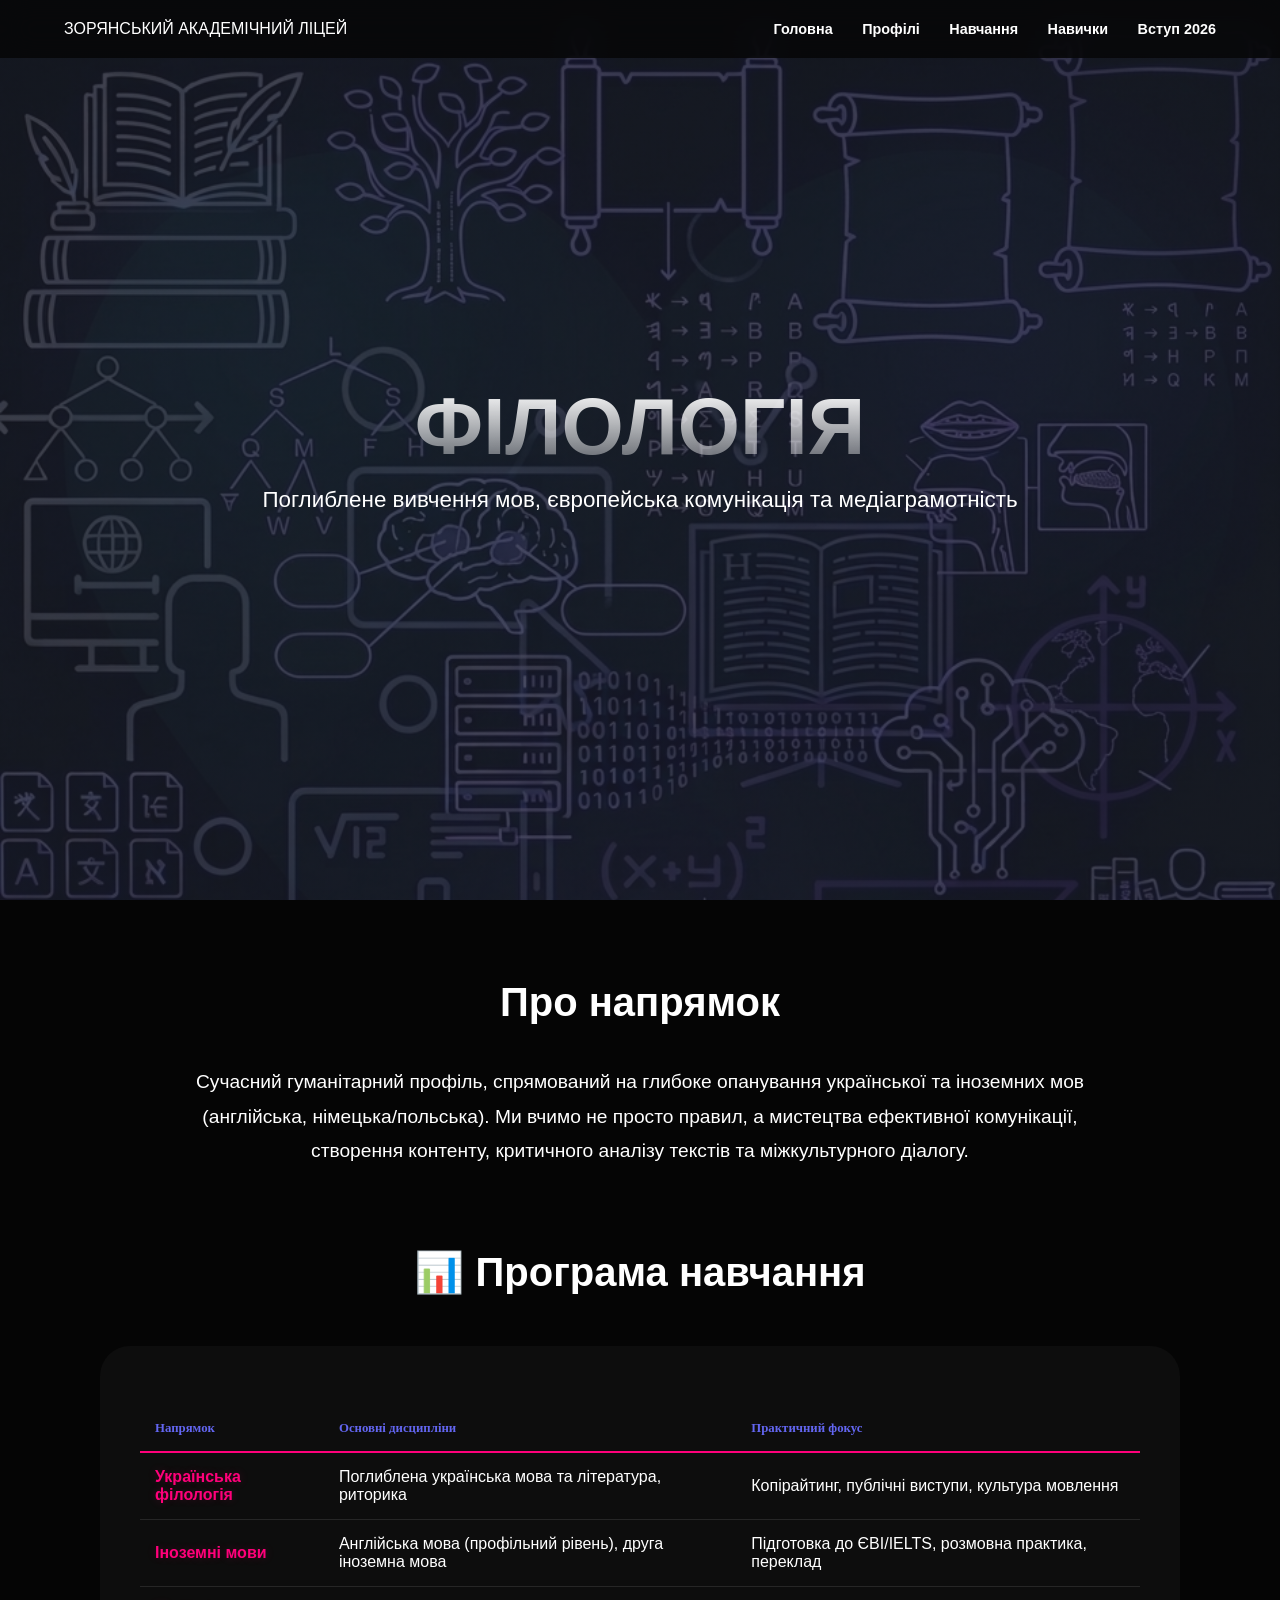
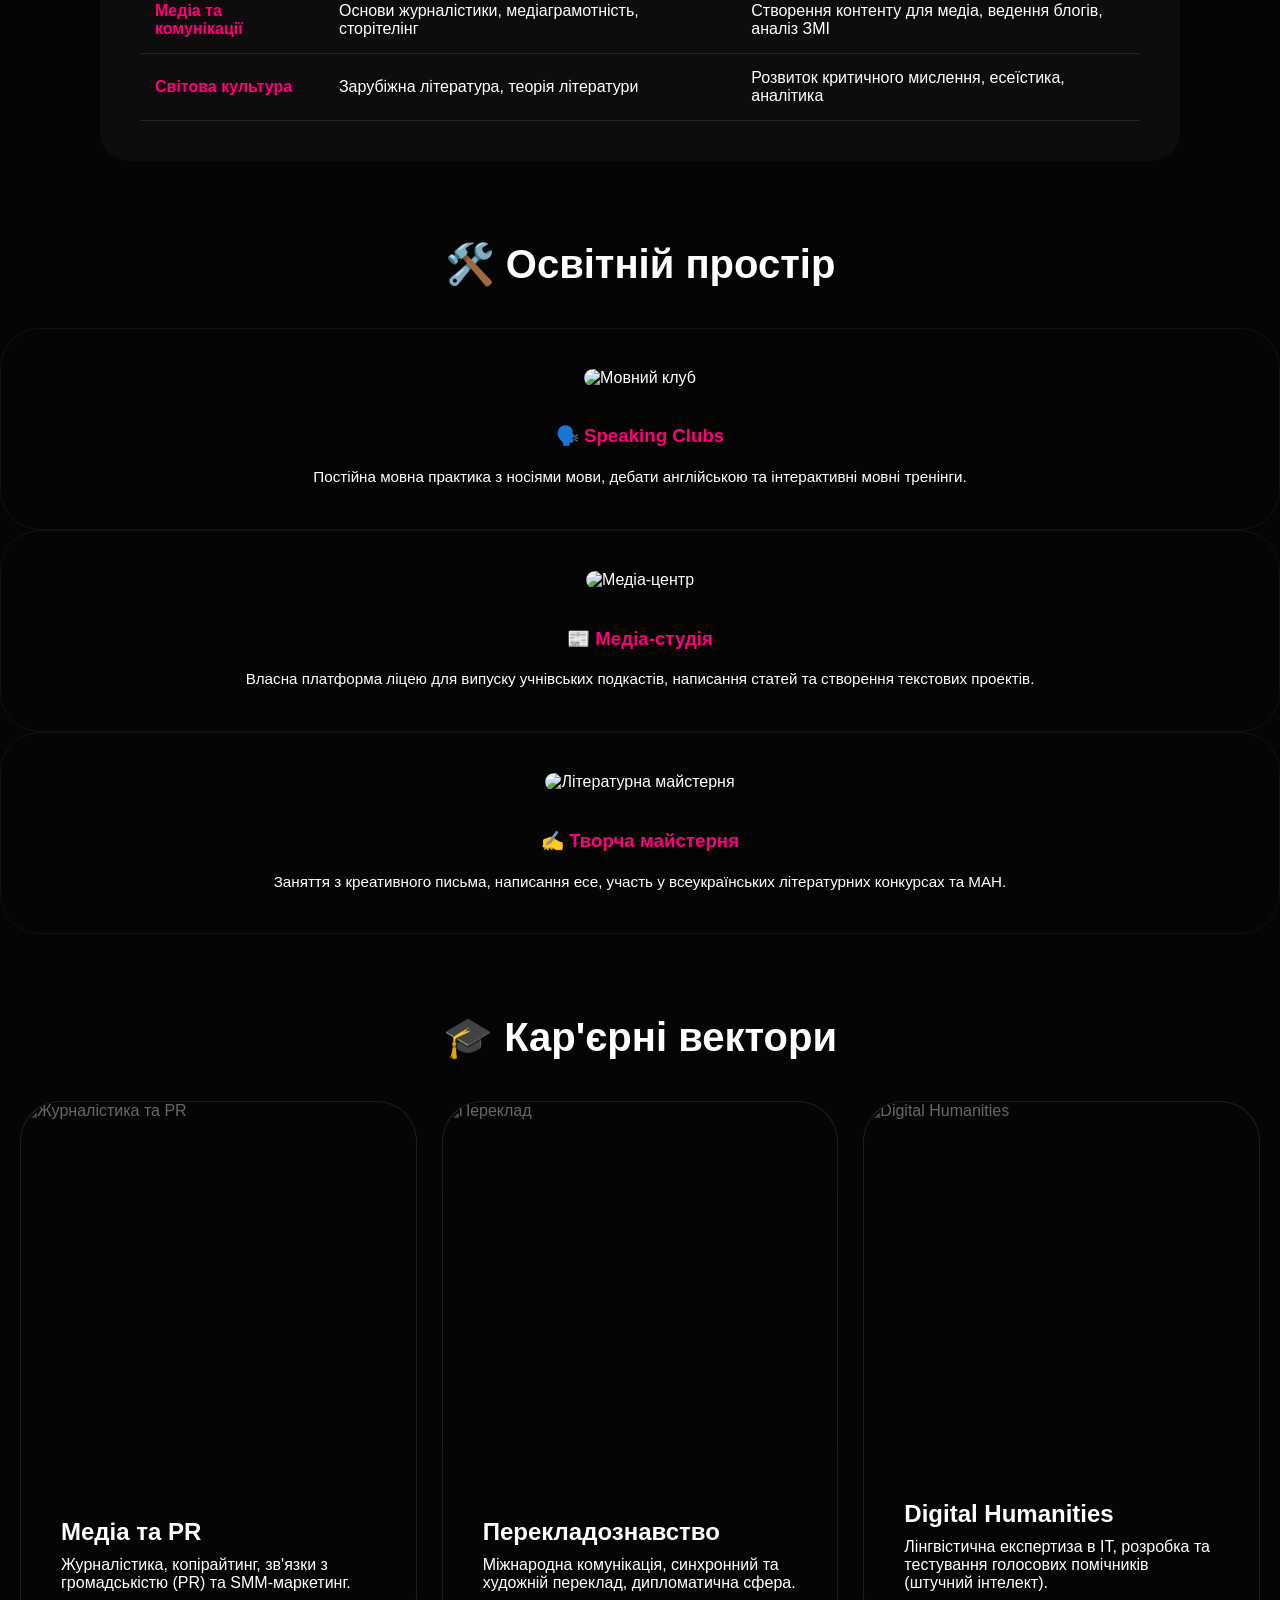
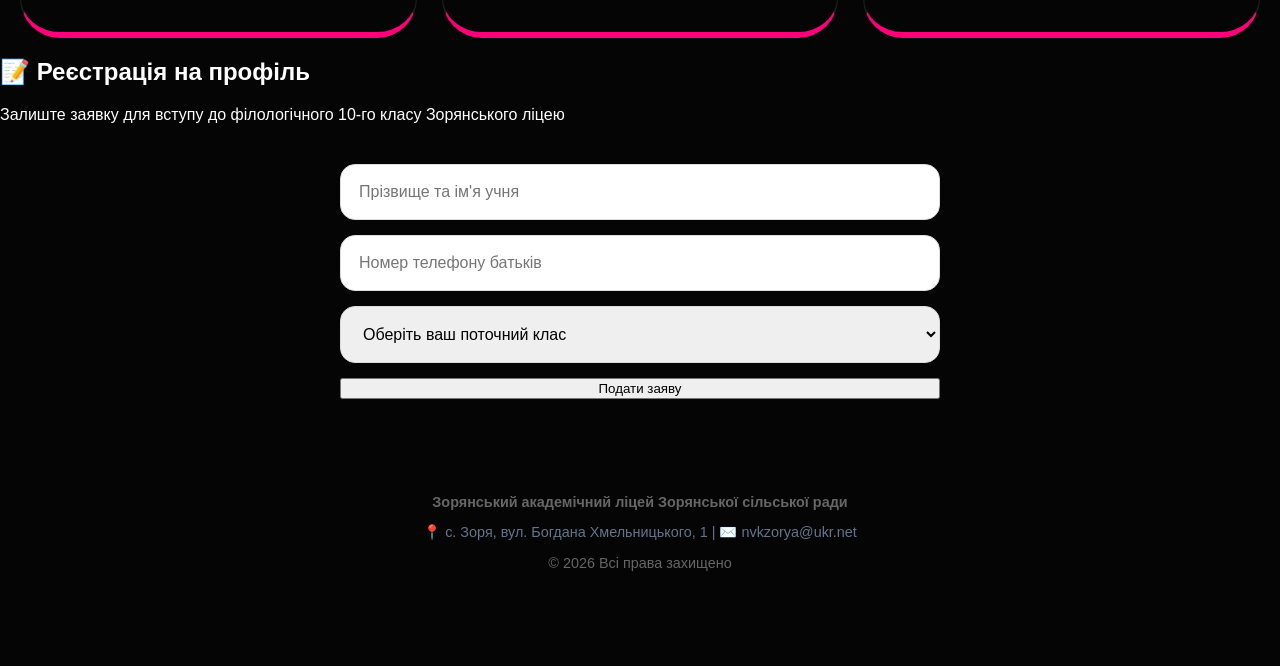
==== filolog.html @ 808f0258 "Add files via upload" ====
<!DOCTYPE html>
<html lang="uk">
<head>
    <meta charset="UTF-8">
    <meta name="viewport" content="width=device-width, initial-scale=1.0">
    <title>Філологічний профіль | Зорянський ліцей</title>
    
    <!-- Підключення фірмових шрифтів ліцею -->
    <link href="https://googleapis.com" rel="stylesheet">
    
    <!-- Підключення вашого основного файлу стилів -->
    <link rel="stylesheet" href="style.css">
    
</head>
<body>

    <!-- Навігація -->
    <nav>
        <div class="logo">ЗОРЯНСЬКИЙ АКАДЕМІЧНИЙ ЛІЦЕЙ</div>
        <div class="nav-links">
            <a href="index.html">Головна</a>
            <a href="index.html#profiles">Профілі</a>
            <a href="#curriculum">Навчання</a>
            <a href="#skills">Навички</a>
            <a href="#admission" class="nav-btn">Вступ 2026</a>
        </div>
    </nav>

    <!-- Головний екран (Hero) -->
    <section class="hero" style="background: linear-gradient(rgba(28, 30, 34, 0.7), rgba(28, 30, 34, 0.7)), url('філологія.png'); background-size: cover; background-attachment: fixed;">
        <h1 >ФІЛОЛОГІЯ</h1>
        <p style="font-size: 1.4rem; max-width: 800px; margin: 20px auto 0; color: var(--text-muted); padding: 0 20px;">
            Поглиблене вивчення мов, європейська комунікація та медіаграмотність
        </p>
    </section>

    <!-- Опис профілю -->
    <section style="max-width: 900px; margin: 80px auto 40px; text-align: center; padding: 0 20px;">
        <h2 class="section-title" style="margin-top: 0;">Про напрямок</h2>
        <p style="font-size: 1.2rem; line-height: 1.8; color: var(--text-muted);">
            Сучасний гуманітарний профіль, спрямований на глибоке опанування української та іноземних мов (англійська, німецька/польська). Ми вчимо не просто правил, а мистецтва ефективної комунікації, створення контенту, критичного аналізу текстів та міжкультурного діалогу.
        </p>
    </section>

    <!-- Компоненти навчання (Ваша рідна таблиця) -->
    <section id="curriculum">
        <h2 class="section-title">📊 Програма навчання</h2>
        <div class="schedule-container">
            <table class="schedule-table phil-theme">
                <thead>
                    <tr>
                        <th>Напрямок</th>
                        <th>Основні дисципліни</th>
                        <th>Практичний фокус</th>
                    </tr>
                </thead>
                <tbody>
                    <tr>
                        <td class="phil-component">Українська філологія</td>
                        <td>Поглиблена українська мова та література, риторика</td>
                        <td>Копірайтинг, публічні виступи, культура мовлення</td>
                    </tr>
                    <tr>
                        <td class="phil-component">Іноземні мови</td>
                        <td>Англійська мова (профільний рівень), друга іноземна мова</td>
                        <td>Підготовка до ЄВІ/IELTS, розмовна практика, переклад</td>
                    </tr>
                    <tr>
                        <td class="phil-component">Медіа та комунікації</td>
                        <td>Основи журналістики, медіаграмотність, сторітелінг</td>
                        <td>Створення контенту для медіа, ведення блогів, аналіз ЗМІ</td>
                    </tr>
                    <tr>
                        <td class="phil-component">Світова культура</td>
                        <td>Зарубіжна література, теорія літератури</td>
                        <td>Розвиток критичного мислення, есеїстика, аналітика</td>
                    </tr>
                </tbody>
            </table>
        </div>
    </section>

    <!-- Ключові лабораторії/простори розвитку (Ваша структура stem-container) -->
    <section id="skills">
        <h2 class="section-title">🛠️ Освітній простір</h2>
        <div class="stem-container">
            <div class="dash-card phil-card" style="background: var(--bg-accent); border-radius: 40px; padding: 40px; text-align: center; border: 1px solid rgba(255,255,255,0.05);">
                <img src="https://unsplash.com" alt="Мовний клуб" style="width: 100%; border-radius: 20px; margin-bottom: 20px;">
                <h3>🗣️ Speaking Clubs</h3>
                <p>Постійна мовна практика з носіями мови, дебати англійською та інтерактивні мовні тренінги.</p>
            </div>
            <div class="dash-card phil-card" style="background: var(--bg-accent); border-radius: 40px; padding: 40px; text-align: center; border: 1px solid rgba(255,255,255,0.05);">
                <img src="https://unsplash.com" alt="Медіа-центр" style="width: 100%; border-radius: 20px; margin-bottom: 20px;">
                <h3>📰 Медіа-студія</h3>
                <p>Власна платформа ліцею для випуску учнівських подкастів, написання статей та створення текстових проектів.</p>
            </div>
            <div class="dash-card phil-card" style="background: var(--bg-accent); border-radius: 40px; padding: 40px; text-align: center; border: 1px solid rgba(255,255,255,0.05);">
                <img src="https://unsplash.com" alt="Літературна майстерня" style="width: 100%; border-radius: 20px; margin-bottom: 20px;">
                <h3>✍️ Творча майстерня</h3>
                <p>Заняття з креативного письма, написання есе, участь у всеукраїнських літературних конкурсах та МАН.</p>
            </div>
        </div>
    </section>

    <!-- Перспективи (Ваша структура profiles-grid) -->
    <section>
        <h2 class="section-title">🎓 Кар'єрні вектори</h2>
        <div class="profiles-grid">
            <div class="profile-card phil-border">
                <img src="https://unsplash.com" alt="Журналістика та PR">
                <h3 style="font-family: 'Unbounded', sans-serif; font-size: 1.5rem; margin: 0 0 10px;">Медіа та PR</h3>
                <p style="color: var(--text-muted); margin: 0;">Журналістика, копірайтинг, зв'язки з громадськістю (PR) та SMM-маркетинг.</p>
            </div>
            <div class="profile-card phil-border">
                <img src="https://unsplash.com" alt="Переклад">
                <h3 style="font-family: 'Unbounded', sans-serif; font-size: 1.5rem; margin: 0 0 10px;">Перекладознавство</h3>
                <p style="color: var(--text-muted); margin: 0;">Міжнародна комунікація, синхронний та художній переклад, дипломатична сфера.</p>
            </div>
            <div class="profile-card phil-border">
                <img src="https://unsplash.com" alt="Digital Humanities">
                <h3 style="font-family: 'Unbounded', sans-serif; font-size: 1.5rem; margin: 0 0 10px;">Digital Humanities</h3>
                <p style="color: var(--text-muted); margin: 0;">Лінгвістична експертиза в IT, розробка та тестування голосових помічників (штучний інтелект).</p>
            </div>
        </div>
    </section>

    <!-- Форма вступу -->
    <section id="admission" class="admission-section">
        <h2>📝 Реєстрація на профіль</h2>
        <p>Залиште заявку для вступу до філологічного 10-го класу Зорянського ліцею</p>
        
        <form action="#" method="POST">
            <input type="text" placeholder="Прізвище та ім'я учня" required>
            <input type="tel" placeholder="Номер телефону батьків" required>
            <select required>
                <option value="" disabled selected>Оберіть ваш поточний клас</option>
                <option value="9">9 клас (Вступ до 10-го)</option>
                <option value="10">10 клас</option>
                <option value="11">11 клас</option>
            </select>
            <button type="submit">Подати заяву</button>
        </form>
    </section>

    <!-- Футер -->
    <footer>
        <p><strong>Зорянський академічний ліцей Зорянської сільської ради</strong></p>
        <p style="margin: 10px 0; color: #64748b;">📍 с. Зоря, вул. Богдана Хмельницького, 1 | ✉️ nvkzorya@ukr.net</p>
        <p>© 2026 Всі права захищено</p>
    </footer>

</body>
</html>
---- style.css ----
:root {
            --primary: #6366f1;
            --math-neon: #00d2ff;
            --phil-neon: #ff007a;
            --hist-neon: #ff9d00;
            --stem-neon: #00ff88;
            --bg: #050505;
            --card-glass: rgba(255, 255, 255, 0.03);
        }

        body {
            font-family: 'Plus Jakarta Sans', sans-serif;
            background-color: var(--bg);
            color: #fff;
            margin: 0;
            scroll-behavior: smooth;
        }

        /* --- Навігація --- */
        nav {
            position: fixed;
            top: 0; width: 100%;
            padding: 20px 5%;
            display: flex;
            justify-content: space-between;
            align-items: center;
            background: rgba(5, 5, 5, 0.8);
            backdrop-filter: blur(15px);
            z-index: 1000;
            box-sizing: border-box;
        }

        .nav-links a {
            color: #fff;
            text-decoration: none;
            margin-left: 25px;
            font-weight: 600;
            font-size: 0.9rem;
            transition: 0.3s;
        }

        .nav-links a:hover { color: var(--primary); }

        /* --- Hero Блок --- */
        .hero {
            height: 100vh;
            display: flex;
            flex-direction: column;
            justify-content: center;
            align-items: center;
            background: linear-gradient(rgba(0,0,0,0.5), rgba(0,0,0,0.5)), 
                        url('https://img.freepik.com/free-photo/high-tech-laboratory-with-computers_23-2149241215.jpg');
            background-size: cover;
            background-attachment: fixed;
            text-align: center;
        }

        .hero h1 {
            font-family: 'Unbounded', sans-serif;
            font-size: clamp(2.5rem, 8vw, 5rem);
            line-height: 1;
            margin: 0;
            background: linear-gradient(to bottom, #fff, rgba(255,255,255,0.3));
            -webkit-background-clip: text;
            -webkit-text-fill-color: transparent;
        }

        /* --- Профілі --- */
        .section-title {
            font-family: 'Unbounded', sans-serif;
            text-align: center;
            font-size: 2.5rem;
            margin: 80px 0 40px;
        }

        .profiles-grid {
            display: grid;
            grid-template-columns: repeat(auto-fit, minmax(350px, 1fr));
            gap: 25px;
            max-width: 1400px;
            margin: 0 auto;
            padding: 0 20px;
        }

        .profile-card {
            height: 450px;
            border-radius: 40px;
            position: relative;
            overflow: hidden;
            display: flex;
            flex-direction: column;
            justify-content: flex-end;
            padding: 40px;
            border: 1px solid rgba(255,255,255,0.1);
        }

        .profile-card img {
            position: absolute;
            top: 0; left: 0; width: 100%; height: 100%;
            object-fit: cover; z-index: -1;
            filter: brightness(0.4) grayscale(1);
            transition: 0.5s;
        }

        .profile-card:hover img { filter: brightness(0.6) grayscale(0); transform: scale(1.05); }
        .math { border-bottom: 6px solid var(--math-neon); }
        .phil { border-bottom: 6px solid var(--phil-neon); }
        .hist { border-bottom: 6px solid var(--hist-neon); }

        /* --- Розклад (Schedule) --- */
        .schedule-container {
            max-width: 1000px;
            margin: 50px auto;
            background: var(--card-glass);
            border-radius: 30px;
            padding: 40px;
        }

        .schedule-table {
            width: 100%;
            border-collapse: collapse;
            margin-top: 20px;
        }

        .schedule-table th, .schedule-table td {
            padding: 15px;
            text-align: left;
            border-bottom: 1px solid rgba(255,255,255,0.1);
        }

        .schedule-table th { color: var(--primary); font-family: 'Unbounded'; font-size: 0.8rem; }

        /* --- Фотогалерея --- */
        .gallery-grid {
            display: grid;
            grid-template-columns: repeat(auto-fit, minmax(280px, 1fr));
            gap: 15px;
            max-width: 1200px;
            margin: 0 auto;
            padding: 20px;
        }

        .gallery-item {
            height: 250px;
            border-radius: 20px;
            background-size: cover;
            background-position: center;
            transition: 0.3s;
            cursor: pointer;
        }

        .gallery-item:hover { transform: scale(1.03); box-shadow: 0 10px 30px rgba(0,0,0,0.5); }

        /* --- Секція Прозорості (Закон) --- */
        .law-section {
            background: #111;
            padding: 80px 20px;
            margin-top: 100px;
        }

        .law-grid {
            display: grid;
            grid-template-columns: repeat(auto-fit, minmax(250px, 1fr));
            gap: 20px;
            max-width: 1200px;
            margin: 0 auto;
        }

        .law-card {
            background: rgba(255,255,255,0.02);
            padding: 25px;
            border-radius: 20px;
            text-decoration: none;
            color: #fff;
            border: 1px solid rgba(255,255,255,0.05);
            transition: 0.3s;
        }

        .law-card:hover { background: var(--primary); }

        /* --- Форма --- */
        .admission-form-container {
            background: #fff;
            color: #000;
            padding: 100px 20px;
            border-radius: 60px 60px 0 0;
            text-align: center;
        }

        form {
            max-width: 600px;
            margin: 40px auto 0;
            display: grid;
            gap: 15px;
        }

        input, select {
            padding: 18px;
            border-radius: 15px;
            border: 1px solid #ddd;
            font-size: 1rem;
        }

        .btn-submit {
            background: #000;
            color: #fff;
            padding: 20px;
            border-radius: 15px;
            border: none;
            font-weight: 800;
            cursor: pointer;
        }
footer { 
    padding: 80px 20px; 
    text-align: center; 
    color: #666; 
    font-size: 0.9rem;}
/* --- stem кластер --- */
        .schedule-table .stem-component {
            color: var(--stem-neon);
            font-weight: 800;
            text-shadow: 0 0 10px rgba(0, 255, 136, 0.2);
        }

        .schedule-table.stem-theme th {
            border-bottom: 2px solid var(--stem-neon);
        }

        .stem-border {
            border-bottom: 6px solid var(--stem-neon) !important;
        }
        
        .stem-card h3 {
            color: var(--stem-neon);
        }

        .stem-card p {
            color: var(--text-muted);
            font-size: 0.95rem;
            line-height: 1.5;
            margin: 10px 0 0 0;
        }

    /*-- Мікро-стилі для неонових акцентів ФІЛОЛОГІЇ --*/
        .schedule-table .phil-component {
            color: var(--phil-neon);
            font-weight: 800;
            text-shadow: 0 0 10px rgba(255, 0, 122, 0.2);
        }

        .schedule-table.phil-theme th {
            border-bottom: 2px solid var(--phil-neon);
        }

        .phil-border {
            border-bottom: 6px solid var(--phil-neon) !important;
        }
        
        .phil-card h3 {
            color: var(--phil-neon);
        }

        .phil-card p {
            color: var(--text-muted);
            font-size: 0.95rem;
            line-height: 1.5;
            margin: 10px 0 0 0;
        }
    /*-- Мікро-стилі статуту --*/
        .statut-hero {
            padding-top: 140px;
            padding-bottom: 40px;
            text-align: center;
            background: linear-gradient(180deg, rgba(99, 102, 241, 0.1) 0%, rgba(5, 5, 5, 0) 100%);
        }
        
        /* Контейнер для PDF зі скляним ефектом навколо */
        .pdf-container {
            max-width: 1000px;
            margin: 20px auto 80px;
            padding: 20px;
            background: var(--card-glass);
            border: 1px solid rgba(255, 255, 255, 0.05);
            border-radius: 30px;
            backdrop-filter: blur(15px);
            box-shadow: 0 20px 50px rgba(0, 0, 0, 0.3);
        }

        /* Сам фрейм, який відображає PDF */
        .pdf-viewer {
            width: 100%;
            height: 90vh; /* Займає 75% висоти екрану */
            border: 1px solid rgba(255, 255, 255, 0.1);
            border-radius: 20px;
            background: #111;
        }

        /* Повідомлення-заглушка для дуже старих мобільних пристроїв */
        .pdf-fallback {
            text-align: center;
            padding: 20px;
            color: #94a3b8;
        }

        .pdf-fallback a {
            color: var(--math-neon);
            text-decoration: none;
            font-weight: bold;
        }
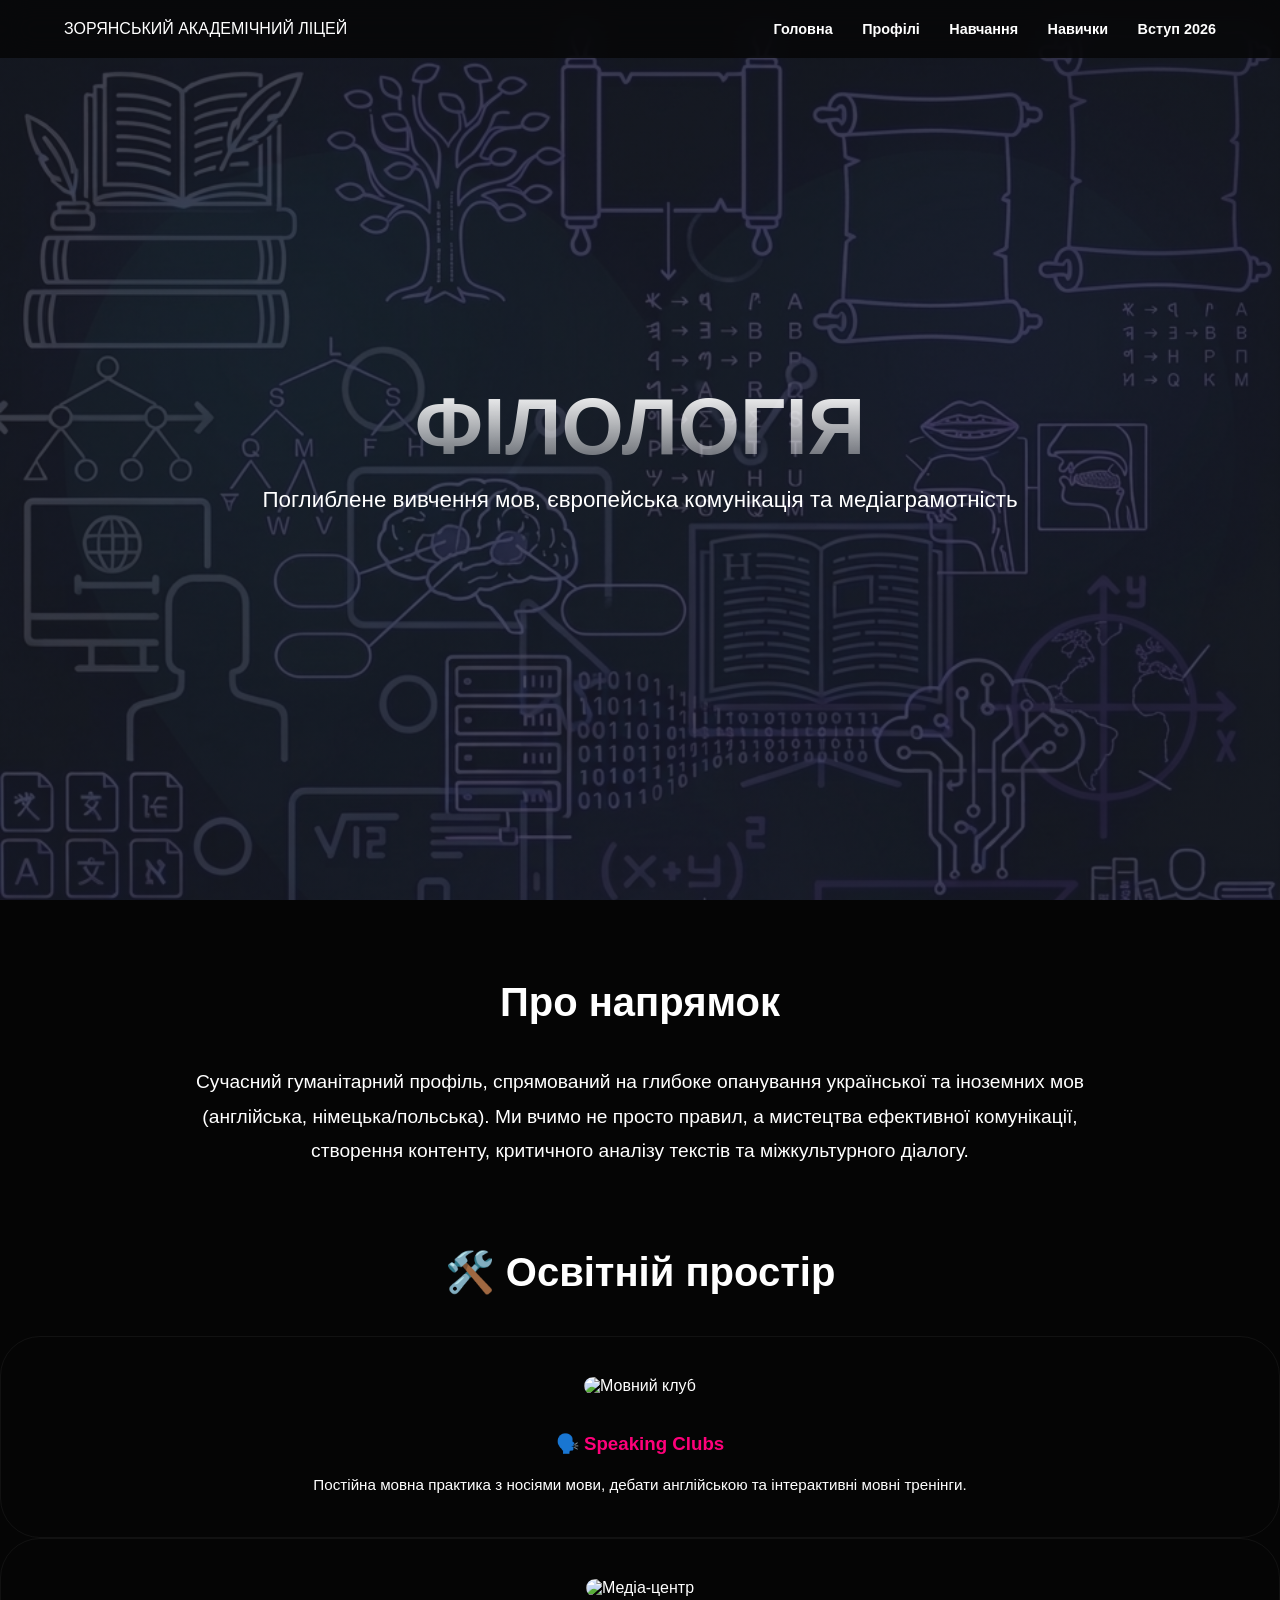
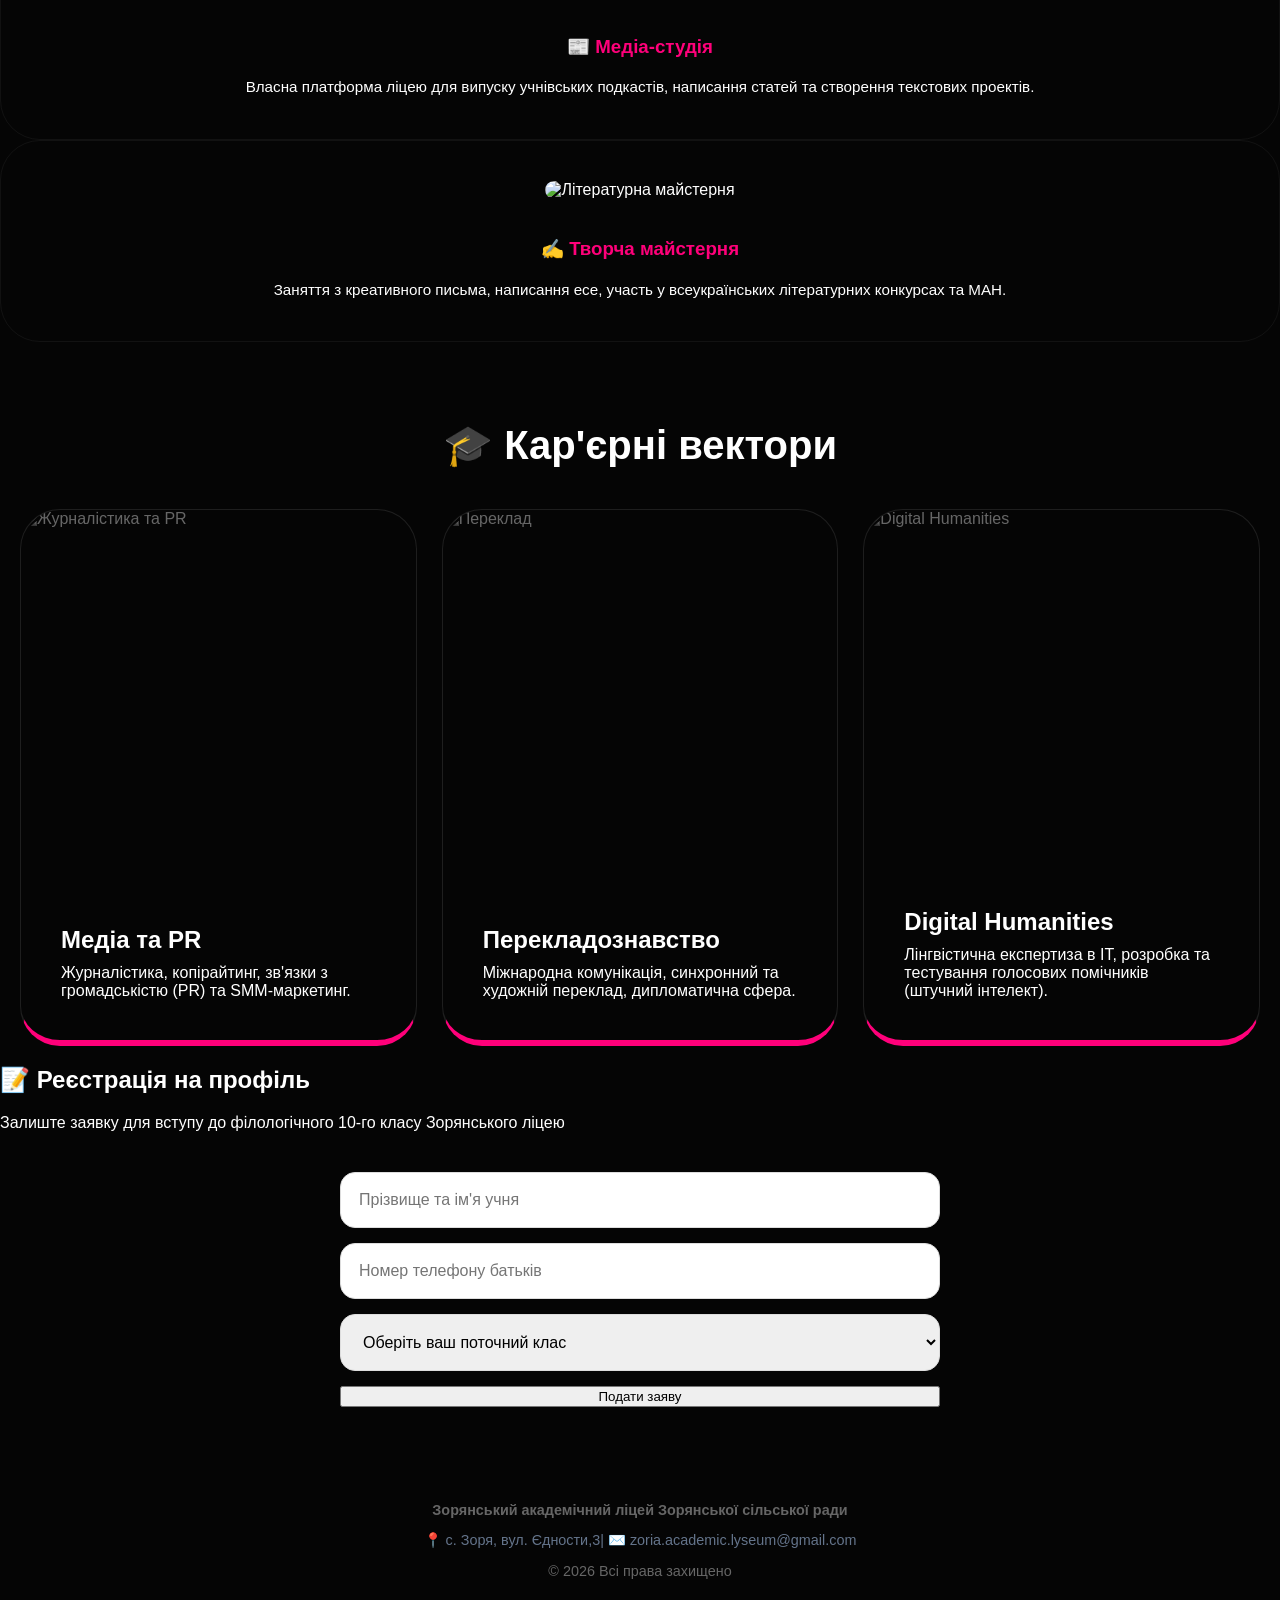
==== commit 4897d168: "Add files via upload" ====
--- a/filolog.html
+++ b/filolog.html
@@ -42,43 +42,8 @@
         </p>
     </section>
 
-    <!-- Компоненти навчання (Ваша рідна таблиця) -->
-    <section id="curriculum">
-        <h2 class="section-title">📊 Програма навчання</h2>
-        <div class="schedule-container">
-            <table class="schedule-table phil-theme">
-                <thead>
-                    <tr>
-                        <th>Напрямок</th>
-                        <th>Основні дисципліни</th>
-                        <th>Практичний фокус</th>
-                    </tr>
-                </thead>
-                <tbody>
-                    <tr>
-                        <td class="phil-component">Українська філологія</td>
-                        <td>Поглиблена українська мова та література, риторика</td>
-                        <td>Копірайтинг, публічні виступи, культура мовлення</td>
-                    </tr>
-                    <tr>
-                        <td class="phil-component">Іноземні мови</td>
-                        <td>Англійська мова (профільний рівень), друга іноземна мова</td>
-                        <td>Підготовка до ЄВІ/IELTS, розмовна практика, переклад</td>
-                    </tr>
-                    <tr>
-                        <td class="phil-component">Медіа та комунікації</td>
-                        <td>Основи журналістики, медіаграмотність, сторітелінг</td>
-                        <td>Створення контенту для медіа, ведення блогів, аналіз ЗМІ</td>
-                    </tr>
-                    <tr>
-                        <td class="phil-component">Світова культура</td>
-                        <td>Зарубіжна література, теорія літератури</td>
-                        <td>Розвиток критичного мислення, есеїстика, аналітика</td>
-                    </tr>
-                </tbody>
-            </table>
-        </div>
-    </section>
+    
+                    
 
     <!-- Ключові лабораторії/простори розвитку (Ваша структура stem-container) -->
     <section id="skills">
@@ -143,11 +108,10 @@
     </section>
 
     <!-- Футер -->
-    <footer>
+     <footer>
         <p><strong>Зорянський академічний ліцей Зорянської сільської ради</strong></p>
-        <p style="margin: 10px 0; color: #64748b;">📍 с. Зоря, вул. Богдана Хмельницького, 1 | ✉️ nvkzorya@ukr.net</p>
+        <p style="margin: 10px 0; color: #64748b;">📍 с. Зоря, вул. Єдности,3| ✉️ zoria.academic.lyseum@gmail.com</p>
         <p>© 2026 Всі права захищено</p>
     </footer>
-
 </body>
 </html>
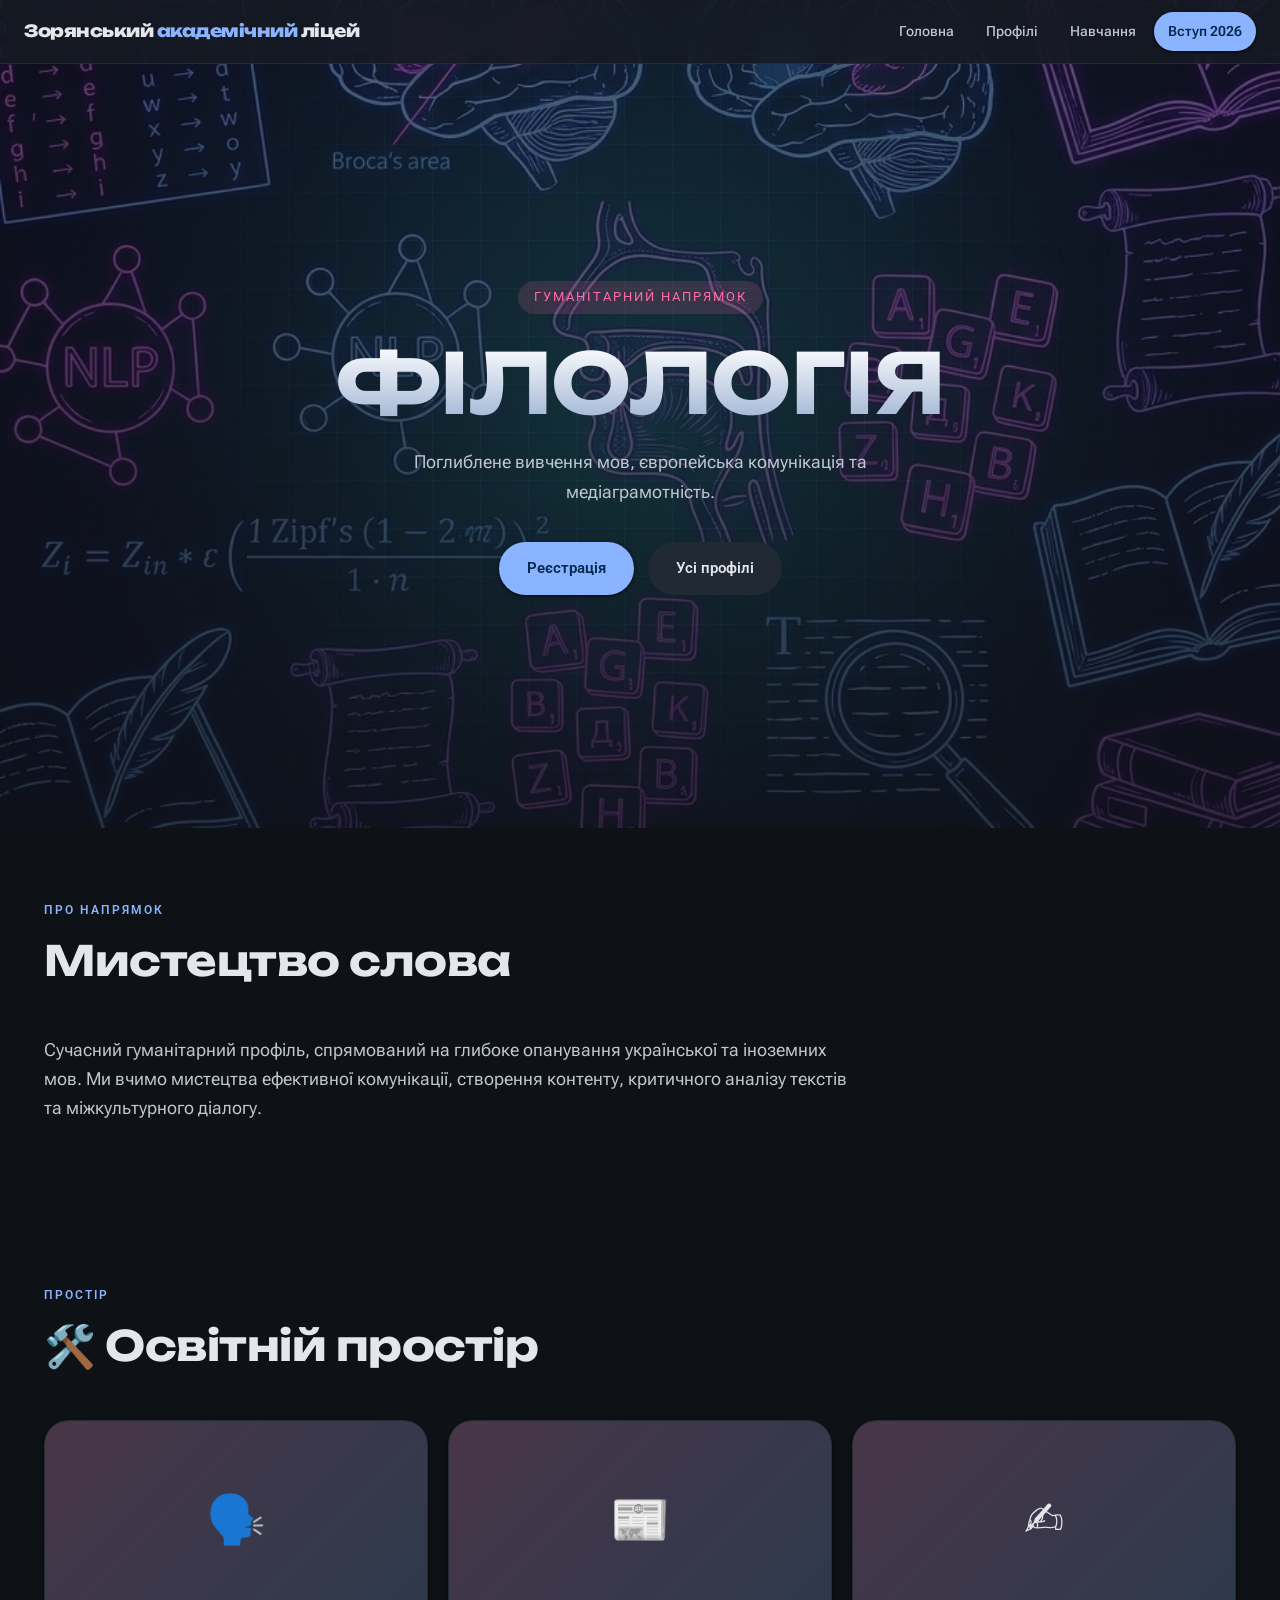
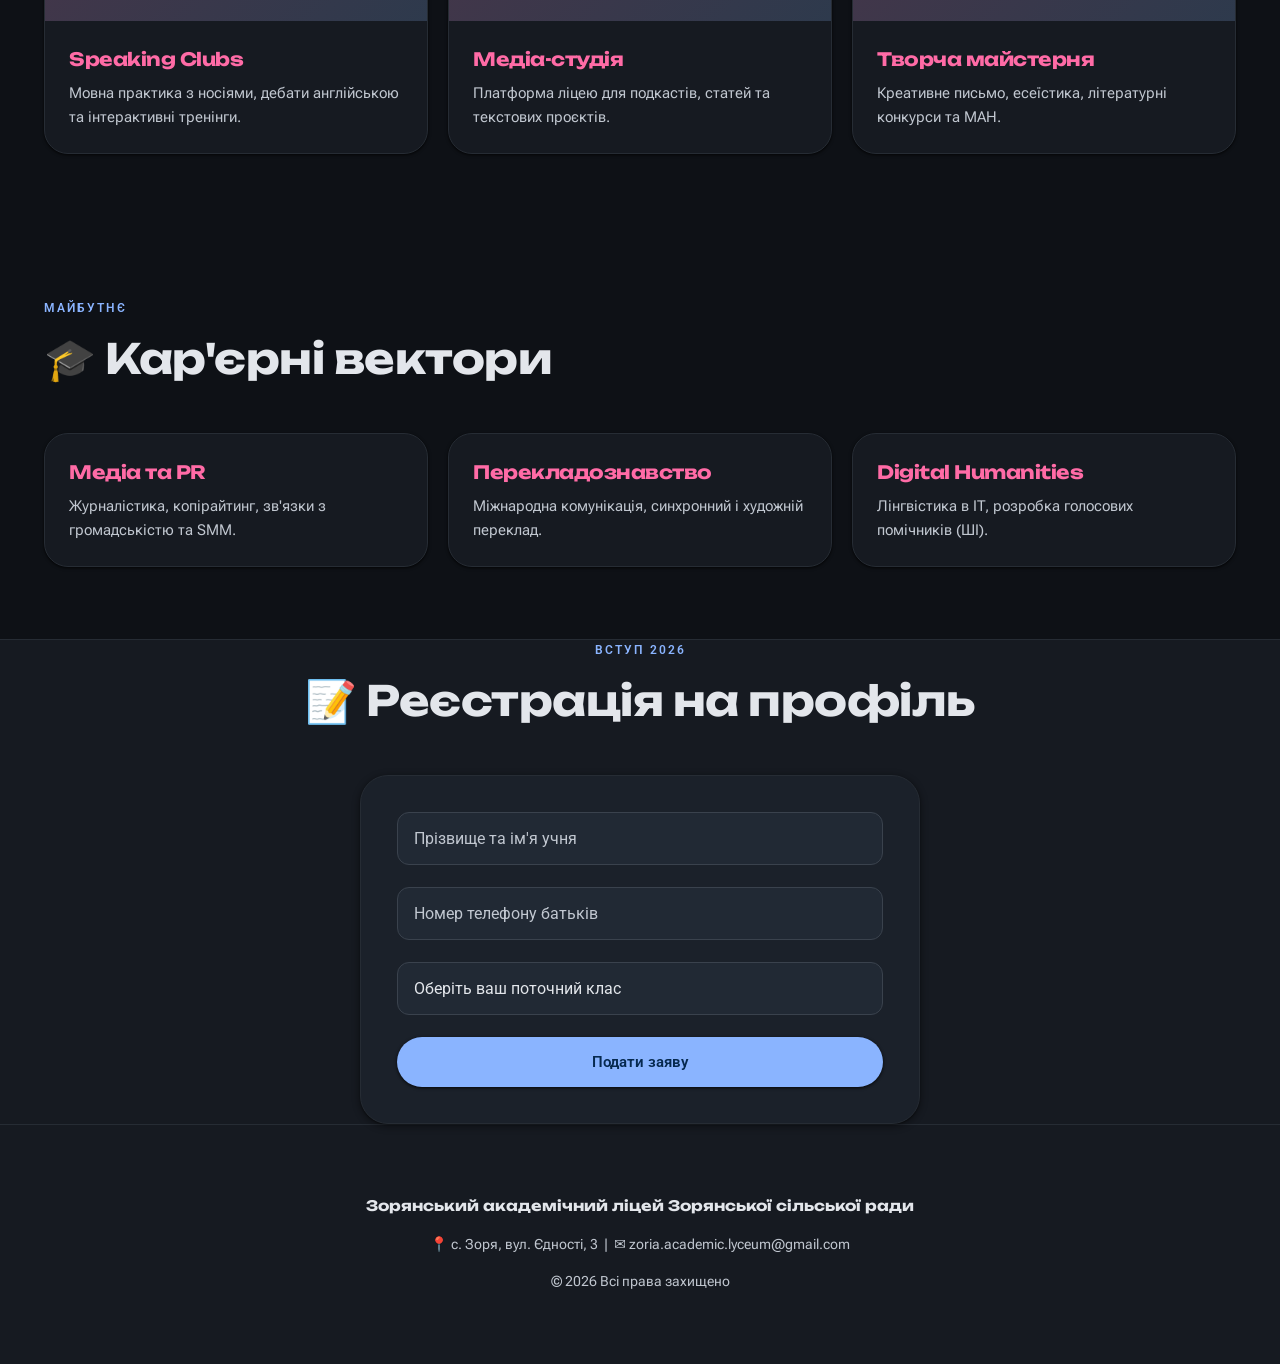
==== commit cfc902d2: "Updated design" ====
--- a/filolog.html
+++ b/filolog.html
@@ -1,117 +1,112 @@
-<!DOCTYPE html>
-<html lang="uk">
-<head>
-    <meta charset="UTF-8">
-    <meta name="viewport" content="width=device-width, initial-scale=1.0">
-    <title>Філологічний профіль | Зорянський ліцей</title>
-    
-    <!-- Підключення фірмових шрифтів ліцею -->
-    <link href="https://googleapis.com" rel="stylesheet">
-    
-    <!-- Підключення вашого основного файлу стилів -->
-    <link rel="stylesheet" href="style.css">
-    
-</head>
-<body>
-
-    <!-- Навігація -->
-    <nav>
-        <div class="logo">ЗОРЯНСЬКИЙ АКАДЕМІЧНИЙ ЛІЦЕЙ</div>
-        <div class="nav-links">
-            <a href="index.html">Головна</a>
-            <a href="index.html#profiles">Профілі</a>
-            <a href="#curriculum">Навчання</a>
-            <a href="#skills">Навички</a>
-            <a href="#admission" class="nav-btn">Вступ 2026</a>
-        </div>
-    </nav>
-
-    <!-- Головний екран (Hero) -->
-    <section class="hero" style="background: linear-gradient(rgba(28, 30, 34, 0.7), rgba(28, 30, 34, 0.7)), url('філологія.png'); background-size: cover; background-attachment: fixed;">
-        <h1 >ФІЛОЛОГІЯ</h1>
-        <p style="font-size: 1.4rem; max-width: 800px; margin: 20px auto 0; color: var(--text-muted); padding: 0 20px;">
-            Поглиблене вивчення мов, європейська комунікація та медіаграмотність
-        </p>
-    </section>
-
-    <!-- Опис профілю -->
-    <section style="max-width: 900px; margin: 80px auto 40px; text-align: center; padding: 0 20px;">
-        <h2 class="section-title" style="margin-top: 0;">Про напрямок</h2>
-        <p style="font-size: 1.2rem; line-height: 1.8; color: var(--text-muted);">
-            Сучасний гуманітарний профіль, спрямований на глибоке опанування української та іноземних мов (англійська, німецька/польська). Ми вчимо не просто правил, а мистецтва ефективної комунікації, створення контенту, критичного аналізу текстів та міжкультурного діалогу.
-        </p>
-    </section>
-
-    
-                    
-
-    <!-- Ключові лабораторії/простори розвитку (Ваша структура stem-container) -->
-    <section id="skills">
-        <h2 class="section-title">🛠️ Освітній простір</h2>
-        <div class="stem-container">
-            <div class="dash-card phil-card" style="background: var(--bg-accent); border-radius: 40px; padding: 40px; text-align: center; border: 1px solid rgba(255,255,255,0.05);">
-                <img src="https://unsplash.com" alt="Мовний клуб" style="width: 100%; border-radius: 20px; margin-bottom: 20px;">
-                <h3>🗣️ Speaking Clubs</h3>
-                <p>Постійна мовна практика з носіями мови, дебати англійською та інтерактивні мовні тренінги.</p>
-            </div>
-            <div class="dash-card phil-card" style="background: var(--bg-accent); border-radius: 40px; padding: 40px; text-align: center; border: 1px solid rgba(255,255,255,0.05);">
-                <img src="https://unsplash.com" alt="Медіа-центр" style="width: 100%; border-radius: 20px; margin-bottom: 20px;">
-                <h3>📰 Медіа-студія</h3>
-                <p>Власна платформа ліцею для випуску учнівських подкастів, написання статей та створення текстових проектів.</p>
-            </div>
-            <div class="dash-card phil-card" style="background: var(--bg-accent); border-radius: 40px; padding: 40px; text-align: center; border: 1px solid rgba(255,255,255,0.05);">
-                <img src="https://unsplash.com" alt="Літературна майстерня" style="width: 100%; border-radius: 20px; margin-bottom: 20px;">
-                <h3>✍️ Творча майстерня</h3>
-                <p>Заняття з креативного письма, написання есе, участь у всеукраїнських літературних конкурсах та МАН.</p>
-            </div>
-        </div>
-    </section>
-
-    <!-- Перспективи (Ваша структура profiles-grid) -->
-    <section>
-        <h2 class="section-title">🎓 Кар'єрні вектори</h2>
-        <div class="profiles-grid">
-            <div class="profile-card phil-border">
-                <img src="https://unsplash.com" alt="Журналістика та PR">
-                <h3 style="font-family: 'Unbounded', sans-serif; font-size: 1.5rem; margin: 0 0 10px;">Медіа та PR</h3>
-                <p style="color: var(--text-muted); margin: 0;">Журналістика, копірайтинг, зв'язки з громадськістю (PR) та SMM-маркетинг.</p>
-            </div>
-            <div class="profile-card phil-border">
-                <img src="https://unsplash.com" alt="Переклад">
-                <h3 style="font-family: 'Unbounded', sans-serif; font-size: 1.5rem; margin: 0 0 10px;">Перекладознавство</h3>
-                <p style="color: var(--text-muted); margin: 0;">Міжнародна комунікація, синхронний та художній переклад, дипломатична сфера.</p>
-            </div>
-            <div class="profile-card phil-border">
-                <img src="https://unsplash.com" alt="Digital Humanities">
-                <h3 style="font-family: 'Unbounded', sans-serif; font-size: 1.5rem; margin: 0 0 10px;">Digital Humanities</h3>
-                <p style="color: var(--text-muted); margin: 0;">Лінгвістична експертиза в IT, розробка та тестування голосових помічників (штучний інтелект).</p>
-            </div>
-        </div>
-    </section>
-
-    <!-- Форма вступу -->
-    <section id="admission" class="admission-section">
-        <h2>📝 Реєстрація на профіль</h2>
-        <p>Залиште заявку для вступу до філологічного 10-го класу Зорянського ліцею</p>
-        
-        <form action="#" method="POST">
-            <input type="text" placeholder="Прізвище та ім'я учня" required>
-            <input type="tel" placeholder="Номер телефону батьків" required>
-            <select required>
-                <option value="" disabled selected>Оберіть ваш поточний клас</option>
-                <option value="9">9 клас (Вступ до 10-го)</option>
-                <option value="10">10 клас</option>
-                <option value="11">11 клас</option>
-            </select>
-            <button type="submit">Подати заяву</button>
-        </form>
-    </section>
-
-    <!-- Футер -->
-     <footer>
-        <p><strong>Зорянський академічний ліцей Зорянської сільської ради</strong></p>
-        <p style="margin: 10px 0; color: #64748b;">📍 с. Зоря, вул. Єдности,3| ✉️ zoria.academic.lyseum@gmail.com</p>
-        <p>© 2026 Всі права захищено</p>
-    </footer>
-</body>
-</html>
+<!DOCTYPE html>
+<html lang="uk">
+<head>
+    <meta charset="UTF-8">
+    <meta name="viewport" content="width=device-width, initial-scale=1.0">
+    <title>Філологічний профіль | Зорянський академічний ліцей</title>
+    <link rel="preconnect" href="https://fonts.googleapis.com">
+    <link rel="preconnect" href="https://fonts.gstatic.com" crossorigin>
+    <link href="https://fonts.googleapis.com/css2?family=Unbounded:wght@400;700;800;900&family=Roboto+Flex:wght@300;400;500;600&family=Roboto:wght@400;500;600&display=swap" rel="stylesheet">
+    <link rel="stylesheet" href="style.css">
+</head>
+<body>
+
+    <header class="appbar">
+        <a href="index.html" class="logo">Зорянський <span>академічний</span> ліцей</a>
+        <button class="menu-toggle" aria-label="Меню">
+            <svg width="24" height="24" viewBox="0 0 24 24" fill="none" stroke="currentColor" stroke-width="2"><line x1="3" y1="6" x2="21" y2="6"/><line x1="3" y1="12" x2="21" y2="12"/><line x1="3" y1="18" x2="21" y2="18"/></svg>
+        </button>
+        <nav class="nav-links">
+            <a href="index.html">Головна</a>
+            <a href="index.html#profiles">Профілі</a>
+            <a href="#skills">Навчання</a>
+            <a href="#admission" class="nav-btn">Вступ 2026</a>
+        </nav>
+    </header>
+
+    <section class="hero" style="background: linear-gradient(rgba(14,17,22,.55), rgba(14,17,22,.8)), url('assets/img/profile-phil.png'); background-size:cover; background-position:center;">
+        <div class="hero-content">
+            <span class="eyebrow" style="background:rgba(255,107,166,.16); color:var(--acc-phil);">Гуманітарний напрямок</span>
+            <h1>ФІЛОЛОГІЯ</h1>
+            <p>Поглиблене вивчення мов, європейська комунікація та медіаграмотність.</p>
+            <div class="hero-actions">
+                <a href="#admission" class="btn btn-filled">Реєстрація</a>
+                <a href="index.html#profiles" class="btn btn-tonal">Усі профілі</a>
+            </div>
+        </div>
+    </section>
+
+    <section class="block">
+        <div class="section-head" data-reveal>
+            <div class="kicker">Про напрямок</div>
+            <h2 class="section-title">Мистецтво слова</h2>
+        </div>
+        <p data-reveal style="font-size:1.15rem; color:var(--md-on-surface-variant); max-width:820px;">
+            Сучасний гуманітарний профіль, спрямований на глибоке опанування української та іноземних мов. Ми вчимо мистецтва ефективної комунікації, створення контенту, критичного аналізу текстів та міжкультурного діалогу.
+        </p>
+    </section>
+
+    <section class="block" id="skills">
+        <div class="section-head" data-reveal>
+            <div class="kicker">Простір</div>
+            <h2 class="section-title">🛠️ Освітній простір</h2>
+        </div>
+        <div class="labs-grid">
+            <article class="lab-card" data-reveal>
+                <div class="lab-media placeholder" style="background-image:linear-gradient(135deg,rgba(255,107,166,.18),rgba(138,180,255,.12));">🗣️</div>
+                <div class="lab-body"><h3 style="color:var(--acc-phil);">Speaking Clubs</h3><p>Мовна практика з носіями, дебати англійською та інтерактивні тренінги.</p></div>
+            </article>
+            <article class="lab-card" data-reveal>
+                <div class="lab-media placeholder" style="background-image:linear-gradient(135deg,rgba(255,107,166,.18),rgba(138,180,255,.12));">📰</div>
+                <div class="lab-body"><h3 style="color:var(--acc-phil);">Медіа-студія</h3><p>Платформа ліцею для подкастів, статей та текстових проєктів.</p></div>
+            </article>
+            <article class="lab-card" data-reveal>
+                <div class="lab-media placeholder" style="background-image:linear-gradient(135deg,rgba(255,107,166,.18),rgba(138,180,255,.12));">✍️</div>
+                <div class="lab-body"><h3 style="color:var(--acc-phil);">Творча майстерня</h3><p>Креативне письмо, есеїстика, літературні конкурси та МАН.</p></div>
+            </article>
+        </div>
+    </section>
+
+    <section class="block">
+        <div class="section-head" data-reveal>
+            <div class="kicker">Майбутнє</div>
+            <h2 class="section-title">🎓 Кар'єрні вектори</h2>
+        </div>
+        <div class="labs-grid">
+            <article class="lab-card" data-reveal><div class="lab-body"><h3 style="color:var(--acc-phil);">Медіа та PR</h3><p>Журналістика, копірайтинг, зв'язки з громадськістю та SMM.</p></div></article>
+            <article class="lab-card" data-reveal><div class="lab-body"><h3 style="color:var(--acc-phil);">Перекладознавство</h3><p>Міжнародна комунікація, синхронний і художній переклад.</p></div></article>
+            <article class="lab-card" data-reveal><div class="lab-body"><h3 style="color:var(--acc-phil);">Digital Humanities</h3><p>Лінгвістика в IT, розробка голосових помічників (ШІ).</p></div></article>
+        </div>
+    </section>
+
+    <section class="admission" id="admission">
+        <div class="block">
+            <div class="section-head" data-reveal style="text-align:center;">
+                <div class="kicker">Вступ 2026</div>
+                <h2 class="section-title">📝 Реєстрація на профіль</h2>
+            </div>
+            <div class="form-card" data-reveal>
+                <form onsubmit="alert('Дякуємо! Вашу заявку прийнято.'); return false;">
+                    <div class="field"><input type="text" placeholder="Прізвище та ім'я учня" required></div>
+                    <div class="field"><input type="tel" placeholder="Номер телефону батьків" required></div>
+                    <div class="field"><select required>
+                        <option value="" disabled selected>Оберіть ваш поточний клас</option>
+                        <option value="9">9 клас (Вступ до 10-го)</option>
+                        <option value="10">10 клас</option>
+                        <option value="11">11 клас</option>
+                    </select></div>
+                    <button type="submit" class="btn btn-filled">Подати заяву</button>
+                </form>
+            </div>
+        </div>
+    </section>
+
+    <footer>
+        <p><strong>Зорянський академічний ліцей Зорянської сільської ради</strong></p>
+        <p class="contact">📍 с. Зоря, вул. Єдності, 3 &nbsp;|&nbsp; ✉️ zoria.academic.lyceum@gmail.com</p>
+        <p>© 2026 Всі права захищено</p>
+    </footer>
+
+    <script src="assets/app.js"></script>
+</body>
+</html>
--- a/style.css
+++ b/style.css
@@ -1,310 +1,477 @@
-:root {
-            --primary: #6366f1;
-            --math-neon: #00d2ff;
-            --phil-neon: #ff007a;
-            --hist-neon: #ff9d00;
-            --stem-neon: #00ff88;
-            --bg: #050505;
-            --card-glass: rgba(255, 255, 255, 0.03);
-        }
-
-        body {
-            font-family: 'Plus Jakarta Sans', sans-serif;
-            background-color: var(--bg);
-            color: #fff;
-            margin: 0;
-            scroll-behavior: smooth;
-        }
-
-        /* --- Навігація --- */
-        nav {
-            position: fixed;
-            top: 0; width: 100%;
-            padding: 20px 5%;
-            display: flex;
-            justify-content: space-between;
-            align-items: center;
-            background: rgba(5, 5, 5, 0.8);
-            backdrop-filter: blur(15px);
-            z-index: 1000;
-            box-sizing: border-box;
-        }
-
-        .nav-links a {
-            color: #fff;
-            text-decoration: none;
-            margin-left: 25px;
-            font-weight: 600;
-            font-size: 0.9rem;
-            transition: 0.3s;
-        }
-
-        .nav-links a:hover { color: var(--primary); }
-
-        /* --- Hero Блок --- */
-        .hero {
-            height: 100vh;
-            display: flex;
-            flex-direction: column;
-            justify-content: center;
-            align-items: center;
-            background: linear-gradient(rgba(0,0,0,0.5), rgba(0,0,0,0.5)), 
-                        url('https://img.freepik.com/free-photo/high-tech-laboratory-with-computers_23-2149241215.jpg');
-            background-size: cover;
-            background-attachment: fixed;
-            text-align: center;
-        }
-
-        .hero h1 {
-            font-family: 'Unbounded', sans-serif;
-            font-size: clamp(2.5rem, 8vw, 5rem);
-            line-height: 1;
-            margin: 0;
-            background: linear-gradient(to bottom, #fff, rgba(255,255,255,0.3));
-            -webkit-background-clip: text;
-            -webkit-text-fill-color: transparent;
-        }
-
-        /* --- Профілі --- */
-        .section-title {
-            font-family: 'Unbounded', sans-serif;
-            text-align: center;
-            font-size: 2.5rem;
-            margin: 80px 0 40px;
-        }
-
-        .profiles-grid {
-            display: grid;
-            grid-template-columns: repeat(auto-fit, minmax(350px, 1fr));
-            gap: 25px;
-            max-width: 1400px;
-            margin: 0 auto;
-            padding: 0 20px;
-        }
-
-        .profile-card {
-            height: 450px;
-            border-radius: 40px;
-            position: relative;
-            overflow: hidden;
-            display: flex;
-            flex-direction: column;
-            justify-content: flex-end;
-            padding: 40px;
-            border: 1px solid rgba(255,255,255,0.1);
-        }
-
-        .profile-card img {
-            position: absolute;
-            top: 0; left: 0; width: 100%; height: 100%;
-            object-fit: cover; z-index: -1;
-            filter: brightness(0.4) grayscale(1);
-            transition: 0.5s;
-        }
-
-        .profile-card:hover img { filter: brightness(0.6) grayscale(0); transform: scale(1.05); }
-        .math { border-bottom: 6px solid var(--math-neon); }
-        .phil { border-bottom: 6px solid var(--phil-neon); }
-        .hist { border-bottom: 6px solid var(--hist-neon); }
-
-        /* --- Розклад (Schedule) --- */
-        .schedule-container {
-            max-width: 1000px;
-            margin: 50px auto;
-            background: var(--card-glass);
-            border-radius: 30px;
-            padding: 40px;
-        }
-
-        .schedule-table {
-            width: 100%;
-            border-collapse: collapse;
-            margin-top: 20px;
-        }
-
-        .schedule-table th, .schedule-table td {
-            padding: 15px;
-            text-align: left;
-            border-bottom: 1px solid rgba(255,255,255,0.1);
-        }
-
-        .schedule-table th { color: var(--primary); font-family: 'Unbounded'; font-size: 0.8rem; }
-
-        /* --- Фотогалерея --- */
-        .gallery-grid {
-            display: grid;
-            grid-template-columns: repeat(auto-fit, minmax(280px, 1fr));
-            gap: 15px;
-            max-width: 1200px;
-            margin: 0 auto;
-            padding: 20px;
-        }
-
-        .gallery-item {
-            height: 250px;
-            border-radius: 20px;
-            background-size: cover;
-            background-position: center;
-            transition: 0.3s;
-            cursor: pointer;
-        }
-
-        .gallery-item:hover { transform: scale(1.03); box-shadow: 0 10px 30px rgba(0,0,0,0.5); }
-
-        /* --- Секція Прозорості (Закон) --- */
-        .law-section {
-            background: #111;
-            padding: 80px 20px;
-            margin-top: 100px;
-        }
-
-        .law-grid {
-            display: grid;
-            grid-template-columns: repeat(auto-fit, minmax(250px, 1fr));
-            gap: 20px;
-            max-width: 1200px;
-            margin: 0 auto;
-        }
-
-        .law-card {
-            background: rgba(255,255,255,0.02);
-            padding: 25px;
-            border-radius: 20px;
-            text-decoration: none;
-            color: #fff;
-            border: 1px solid rgba(255,255,255,0.05);
-            transition: 0.3s;
-        }
-
-        .law-card:hover { background: var(--primary); }
-
-        /* --- Форма --- */
-        .admission-form-container {
-            background: #fff;
-            color: #000;
-            padding: 100px 20px;
-            border-radius: 60px 60px 0 0;
-            text-align: center;
-        }
-
-        form {
-            max-width: 600px;
-            margin: 40px auto 0;
-            display: grid;
-            gap: 15px;
-        }
-
-        input, select {
-            padding: 18px;
-            border-radius: 15px;
-            border: 1px solid #ddd;
-            font-size: 1rem;
-        }
-
-        .btn-submit {
-            background: #000;
-            color: #fff;
-            padding: 20px;
-            border-radius: 15px;
-            border: none;
-            font-weight: 800;
-            cursor: pointer;
-        }
-footer { 
-    padding: 80px 20px; 
-    text-align: center; 
-    color: #666; 
-    font-size: 0.9rem;}
-/* --- stem кластер --- */
-        .schedule-table .stem-component {
-            color: var(--stem-neon);
-            font-weight: 800;
-            text-shadow: 0 0 10px rgba(0, 255, 136, 0.2);
-        }
-
-        .schedule-table.stem-theme th {
-            border-bottom: 2px solid var(--stem-neon);
-        }
-
-        .stem-border {
-            border-bottom: 6px solid var(--stem-neon) !important;
-        }
-        
-        .stem-card h3 {
-            color: var(--stem-neon);
-        }
-
-        .stem-card p {
-            color: var(--text-muted);
-            font-size: 0.95rem;
-            line-height: 1.5;
-            margin: 10px 0 0 0;
-        }
-
-    /*-- Мікро-стилі для неонових акцентів ФІЛОЛОГІЇ --*/
-        .schedule-table .phil-component {
-            color: var(--phil-neon);
-            font-weight: 800;
-            text-shadow: 0 0 10px rgba(255, 0, 122, 0.2);
-        }
-
-        .schedule-table.phil-theme th {
-            border-bottom: 2px solid var(--phil-neon);
-        }
-
-        .phil-border {
-            border-bottom: 6px solid var(--phil-neon) !important;
-        }
-        
-        .phil-card h3 {
-            color: var(--phil-neon);
-        }
-
-        .phil-card p {
-            color: var(--text-muted);
-            font-size: 0.95rem;
-            line-height: 1.5;
-            margin: 10px 0 0 0;
-        }
-    /*-- Мікро-стилі статуту --*/
-        .statut-hero {
-            padding-top: 140px;
-            padding-bottom: 40px;
-            text-align: center;
-            background: linear-gradient(180deg, rgba(99, 102, 241, 0.1) 0%, rgba(5, 5, 5, 0) 100%);
-        }
-        
-        /* Контейнер для PDF зі скляним ефектом навколо */
-        .pdf-container {
-            max-width: 1000px;
-            margin: 20px auto 80px;
-            padding: 20px;
-            background: var(--card-glass);
-            border: 1px solid rgba(255, 255, 255, 0.05);
-            border-radius: 30px;
-            backdrop-filter: blur(15px);
-            box-shadow: 0 20px 50px rgba(0, 0, 0, 0.3);
-        }
-
-        /* Сам фрейм, який відображає PDF */
-        .pdf-viewer {
-            width: 100%;
-            height: 90vh; /* Займає 75% висоти екрану */
-            border: 1px solid rgba(255, 255, 255, 0.1);
-            border-radius: 20px;
-            background: #111;
-        }
-
-        /* Повідомлення-заглушка для дуже старих мобільних пристроїв */
-        .pdf-fallback {
-            text-align: center;
-            padding: 20px;
-            color: #94a3b8;
-        }
-
-        .pdf-fallback a {
-            color: var(--math-neon);
-            text-decoration: none;
-            font-weight: bold;
-        }
-
+/* ============================================================
+   Зорянський академічний ліцей — Material Design 3 (dark)
+   ============================================================ */
+
+:root {
+    /* --- MD3 tonal surfaces (dark scheme) --- */
+    --md-surface:            #0e1116;
+    --md-surface-1:          #161a21;
+    --md-surface-2:          #1b212a;
+    --md-surface-3:          #212934;
+    --md-surface-4:          #25303d;
+    --md-surface-variant:    #2a313b;
+    --md-on-surface:         #e3e6eb;
+    --md-on-surface-variant: #c1c7d0;
+    --md-outline:            #3a424d;
+    --md-outline-variant:    #262c34;
+
+    /* --- Brand / primary --- */
+    --md-primary:            #8ab4ff;
+    --md-on-primary:         #06294f;
+    --md-primary-container:  #234674;
+    --md-on-primary-container:#d6e3ff;
+
+    /* --- Profile accents --- */
+    --acc-math: #4fd4ff;
+    --acc-phil: #ff6ba6;
+    --acc-hist: #ffb454;
+    --acc-stem: #57f2a3;
+
+    /* --- Elevation shadows (MD3) --- */
+    --el-1: 0 1px 2px rgba(0,0,0,.45), 0 1px 3px 1px rgba(0,0,0,.30);
+    --el-2: 0 1px 2px rgba(0,0,0,.45), 0 2px 6px 2px rgba(0,0,0,.30);
+    --el-3: 0 4px 8px 3px rgba(0,0,0,.30), 0 1px 3px rgba(0,0,0,.45);
+
+    /* --- Shape (corner radius) --- */
+    --r-sm: 12px;
+    --r-md: 16px;
+    --r-lg: 24px;
+    --r-xl: 28px;
+    --r-full: 999px;
+}
+
+* { box-sizing: border-box; }
+html { scroll-behavior: smooth; }
+
+body {
+    font-family: 'Roboto Flex', 'Roboto', system-ui, sans-serif;
+    background-color: var(--md-surface);
+    color: var(--md-on-surface);
+    margin: 0;
+    line-height: 1.6;
+    -webkit-font-smoothing: antialiased;
+}
+
+h1, h2, h3 { font-family: 'Unbounded', sans-serif; letter-spacing: -0.5px; }
+
+a { color: var(--md-primary); }
+
+/* ============================================================
+   Top app bar
+   ============================================================ */
+.appbar {
+    position: fixed;
+    top: 0; left: 0; width: 100%;
+    height: 64px;
+    padding: 0 24px;
+    display: flex;
+    align-items: center;
+    justify-content: space-between;
+    background: rgba(22, 26, 33, 0.85);
+    backdrop-filter: blur(18px) saturate(140%);
+    border-bottom: 1px solid var(--md-outline-variant);
+    z-index: 1000;
+}
+
+.appbar .logo {
+    font-family: 'Unbounded', sans-serif;
+    font-weight: 800;
+    font-size: 1.05rem;
+    color: var(--md-on-surface);
+    text-decoration: none;
+    letter-spacing: -0.5px;
+}
+.appbar .logo span { color: var(--md-primary); }
+
+.nav-links { display: flex; align-items: center; gap: 4px; }
+.nav-links a {
+    position: relative;
+    color: var(--md-on-surface-variant);
+    text-decoration: none;
+    font-size: 0.9rem;
+    font-weight: 500;
+    padding: 8px 14px;
+    border-radius: var(--r-full);
+    transition: background .2s, color .2s;
+}
+.nav-links a:hover { background: rgba(138,180,255,.10); color: var(--md-on-surface); }
+
+.nav-btn {
+    background: var(--md-primary) !important;
+    color: var(--md-on-primary) !important;
+    font-weight: 600 !important;
+    box-shadow: var(--el-1);
+}
+.nav-btn:hover { background: #a3c5ff !important; }
+
+/* mobile menu toggle */
+.menu-toggle { display: none; background: none; border: none; color: var(--md-on-surface); cursor: pointer; padding: 8px; border-radius: var(--r-full); }
+.menu-toggle:hover { background: rgba(255,255,255,.06); }
+.menu-toggle svg { display: block; }
+
+/* ============================================================
+   Hero
+   ============================================================ */
+.hero {
+    min-height: 92vh;
+    display: flex;
+    flex-direction: column;
+    justify-content: center;
+    align-items: center;
+    text-align: center;
+    padding: 96px 24px 48px;
+    position: relative;
+    overflow: hidden;
+    background:
+        radial-gradient(circle at 50% 35%, rgba(35,70,116,.45), transparent 60%),
+        radial-gradient(circle at 80% 80%, rgba(79,212,255,.10), transparent 55%),
+        var(--md-surface);
+}
+.hero::after {
+    content: "";
+    position: absolute; inset: 0;
+    background-image:
+        linear-gradient(rgba(138,180,255,.04) 1px, transparent 1px),
+        linear-gradient(90deg, rgba(138,180,255,.04) 1px, transparent 1px);
+    background-size: 48px 48px;
+    mask-image: radial-gradient(circle at 50% 40%, #000 30%, transparent 75%);
+    pointer-events: none;
+}
+.hero-content { position: relative; z-index: 1; }
+.hero .eyebrow {
+    display: inline-block;
+    font-family: 'Roboto', sans-serif;
+    font-size: .8rem;
+    letter-spacing: 2px;
+    text-transform: uppercase;
+    color: var(--md-primary);
+    background: var(--md-primary-container);
+    padding: 6px 16px;
+    border-radius: var(--r-full);
+    margin-bottom: 28px;
+}
+.hero h1 {
+    font-size: clamp(2.6rem, 8vw, 5.2rem);
+    line-height: 0.98;
+    margin: 0;
+    background: linear-gradient(180deg, #fff, #9fb4d4);
+    -webkit-background-clip: text;
+    background-clip: text;
+    -webkit-text-fill-color: transparent;
+}
+.hero p {
+    color: var(--md-on-surface-variant);
+    font-size: 1.15rem;
+    max-width: 540px;
+    margin: 24px auto 36px;
+}
+
+/* MD filled / tonal buttons */
+.btn {
+    display: inline-flex;
+    align-items: center;
+    gap: 8px;
+    font-family: 'Roboto', sans-serif;
+    font-weight: 600;
+    font-size: .95rem;
+    padding: 14px 28px;
+    border: none;
+    border-radius: var(--r-full);
+    cursor: pointer;
+    text-decoration: none;
+    transition: box-shadow .2s, transform .1s, background .2s;
+}
+.btn-filled { background: var(--md-primary); color: var(--md-on-primary); box-shadow: var(--el-1); }
+.btn-filled:hover { box-shadow: var(--el-2); background: #a3c5ff; }
+.btn-filled:active { transform: scale(.98); }
+.btn-tonal { background: var(--md-surface-3); color: var(--md-on-surface); }
+.btn-tonal:hover { background: var(--md-surface-4); }
+.hero-actions { display: flex; gap: 14px; justify-content: center; flex-wrap: wrap; }
+
+/* ============================================================
+   Section scaffold
+   ============================================================ */
+section.block { max-width: 1240px; margin: 0 auto; padding: 72px 24px; }
+.section-head { margin-bottom: 40px; }
+.section-head .kicker {
+    font-family: 'Roboto', sans-serif;
+    font-size: .78rem;
+    letter-spacing: 2px;
+    text-transform: uppercase;
+    color: var(--md-primary);
+    font-weight: 600;
+}
+.section-title {
+    font-size: clamp(1.8rem, 4vw, 2.6rem);
+    margin: 8px 0 0;
+}
+
+/* ============================================================
+   Profile cards
+   ============================================================ */
+.profiles-grid {
+    display: grid;
+    grid-template-columns: repeat(auto-fit, minmax(320px, 1fr));
+    gap: 20px;
+}
+.profile-card {
+    position: relative;
+    height: 440px;
+    border-radius: var(--r-xl);
+    overflow: hidden;
+    display: flex;
+    flex-direction: column;
+    justify-content: flex-end;
+    padding: 28px;
+    text-decoration: none;
+    color: var(--md-on-surface);
+    background: var(--md-surface-2);
+    box-shadow: var(--el-1);
+    transition: box-shadow .25s, transform .25s;
+    isolation: isolate;
+}
+.profile-card:hover { box-shadow: var(--el-3); transform: translateY(-4px); }
+.profile-card .bg {
+    position: absolute; inset: 0; z-index: -2;
+    width: 100%; height: 100%;
+    object-fit: cover;
+    transition: transform .5s, filter .5s;
+}
+.profile-card:hover .bg { transform: scale(1.06); }
+.profile-card::before {
+    content: "";
+    position: absolute; inset: 0; z-index: -1;
+    background: linear-gradient(180deg, rgba(14,17,22,.1) 0%, rgba(14,17,22,.55) 55%, rgba(14,17,22,.92) 100%);
+}
+.profile-card .chip {
+    align-self: flex-start;
+    font-family: 'Roboto', sans-serif;
+    font-size: .72rem;
+    font-weight: 600;
+    letter-spacing: 1px;
+    text-transform: uppercase;
+    padding: 6px 12px;
+    border-radius: var(--r-full);
+    margin-bottom: 14px;
+    color: var(--md-surface);
+}
+.profile-card h3 { margin: 0 0 8px; font-size: 1.25rem; line-height: 1.15; }
+.profile-card p { margin: 0; color: var(--md-on-surface-variant); font-size: .92rem; }
+.profile-card .go {
+    margin-top: 16px; font-family: 'Roboto'; font-weight: 600; font-size: .85rem;
+    display: inline-flex; align-items: center; gap: 6px;
+}
+
+.math .chip { background: var(--acc-math); }
+.phil .chip { background: var(--acc-phil); }
+.hist .chip { background: var(--acc-hist); }
+.math { border-bottom: 4px solid var(--acc-math); }
+.phil { border-bottom: 4px solid var(--acc-phil); }
+.hist { border-bottom: 4px solid var(--acc-hist); }
+.math .go { color: var(--acc-math); }
+.phil .go { color: var(--acc-phil); }
+.hist .go { color: var(--acc-hist); }
+
+/* ============================================================
+   Lab cards (filled tonal MD cards)
+   ============================================================ */
+.labs-grid {
+    display: grid;
+    grid-template-columns: repeat(auto-fit, minmax(300px, 1fr));
+    gap: 20px;
+}
+.lab-card {
+    background: var(--md-surface-1);
+    border: 1px solid var(--md-outline-variant);
+    border-radius: var(--r-lg);
+    overflow: hidden;
+    box-shadow: var(--el-1);
+    transition: box-shadow .25s, transform .25s;
+}
+.lab-card:hover { box-shadow: var(--el-2); transform: translateY(-3px); }
+.lab-media {
+    height: 200px;
+    background-size: cover;
+    background-position: center;
+    background-color: var(--md-surface-3);
+    display: flex; align-items: center; justify-content: center;
+    font-size: 3rem;
+}
+.lab-media.placeholder {
+    background-image: linear-gradient(135deg, rgba(87,242,163,.18), rgba(79,212,255,.12));
+}
+.lab-body { padding: 24px; }
+.lab-body h3 { margin: 0 0 8px; font-size: 1.15rem; }
+.lab-body h3.eng { color: var(--acc-stem); }
+.lab-body h3.bio { color: var(--acc-math); }
+.lab-body p { margin: 0; color: var(--md-on-surface-variant); font-size: .92rem; }
+.lab-tag {
+    display:inline-block; margin-top:14px; font-size:.7rem; letter-spacing:1px; text-transform:uppercase;
+    color: var(--md-on-surface-variant); border:1px solid var(--md-outline); padding:4px 10px; border-radius: var(--r-full);
+}
+
+/* ============================================================
+   Schedule (MD data table)
+   ============================================================ */
+.table-card {
+    background: var(--md-surface-1);
+    border: 1px solid var(--md-outline-variant);
+    border-radius: var(--r-lg);
+    overflow: hidden;
+    box-shadow: var(--el-1);
+}
+table.schedule { width: 100%; border-collapse: collapse; }
+table.schedule th, table.schedule td { padding: 16px 24px; text-align: left; }
+table.schedule thead th {
+    font-family: 'Roboto'; font-size: .75rem; letter-spacing: 1px; text-transform: uppercase;
+    color: var(--md-primary); background: var(--md-surface-2);
+}
+table.schedule tbody tr { border-top: 1px solid var(--md-outline-variant); transition: background .2s; }
+table.schedule tbody tr:hover { background: rgba(138,180,255,.05); }
+table.schedule td:first-child { color: var(--md-on-surface-variant); font-variant-numeric: tabular-nums; }
+
+/* ============================================================
+   Gallery
+   ============================================================ */
+.gallery-grid {
+    display: grid;
+    grid-template-columns: repeat(auto-fit, minmax(260px, 1fr));
+    gap: 16px;
+}
+.gallery-item {
+    height: 280px;
+    border-radius: var(--r-lg);
+    background-size: cover;
+    background-position: center;
+    background-color: var(--md-surface-3);
+    box-shadow: var(--el-1);
+    transition: transform .3s, box-shadow .3s;
+}
+.gallery-item.placeholder {
+    background-image: linear-gradient(135deg, rgba(35,70,116,.5), rgba(27,33,42,.9));
+    display:flex; align-items:center; justify-content:center; color: var(--md-on-surface-variant); font-size:2.2rem;
+}
+.gallery-item:hover { transform: scale(1.02); box-shadow: var(--el-3); }
+
+/* ============================================================
+   Transparency (law) cards
+   ============================================================ */
+.law-section { background: var(--md-surface-1); border-top: 1px solid var(--md-outline-variant); border-bottom: 1px solid var(--md-outline-variant); }
+.law-grid {
+    display: grid;
+    grid-template-columns: repeat(auto-fit, minmax(240px, 1fr));
+    gap: 14px;
+}
+.law-card {
+    display: flex; align-items: center; gap: 14px;
+    background: var(--md-surface-2);
+    border: 1px solid var(--md-outline-variant);
+    padding: 20px 22px;
+    border-radius: var(--r-md);
+    text-decoration: none;
+    color: var(--md-on-surface);
+    font-weight: 500; font-size: .95rem;
+    transition: background .2s, transform .2s, box-shadow .2s;
+}
+.law-card .ic { font-size: 1.4rem; }
+.law-card:hover { background: var(--md-primary-container); transform: translateY(-2px); box-shadow: var(--el-1); }
+
+/* ============================================================
+   Admission form (MD text fields)
+   ============================================================ */
+.admission { background: var(--md-surface-1); border-top: 1px solid var(--md-outline-variant); }
+.form-card {
+    max-width: 560px; margin: 36px auto 0;
+    background: var(--md-surface-2);
+    border: 1px solid var(--md-outline-variant);
+    border-radius: var(--r-xl);
+    padding: 36px;
+    box-shadow: var(--el-2);
+}
+.field { position: relative; margin-bottom: 22px; }
+.field input, .field select {
+    width: 100%;
+    background: var(--md-surface-3);
+    border: 1px solid var(--md-outline);
+    border-radius: var(--r-sm);
+    color: var(--md-on-surface);
+    font-size: 1rem;
+    font-family: 'Roboto', sans-serif;
+    padding: 16px;
+    transition: border-color .2s, box-shadow .2s;
+}
+.field input::placeholder { color: var(--md-on-surface-variant); }
+.field input:focus, .field select:focus {
+    outline: none;
+    border-color: var(--md-primary);
+    box-shadow: 0 0 0 2px rgba(138,180,255,.25);
+}
+.field select { appearance: none; cursor: pointer; }
+.form-card .btn { width: 100%; justify-content: center; padding: 16px; }
+
+/* ============================================================
+   Statut / PDF
+   ============================================================ */
+.statut-hero {
+    padding: 120px 24px 32px;
+    text-align: center;
+    background: radial-gradient(circle at 50% 0%, rgba(35,70,116,.45), transparent 60%), var(--md-surface);
+}
+.statut-hero h1 { font-size: clamp(2rem, 5vw, 3.2rem); margin: 0 0 10px; }
+.statut-hero p { color: var(--md-primary); font-weight: 600; letter-spacing: 1px; }
+.pdf-card {
+    max-width: 1000px; margin: 24px auto 80px; padding: 16px;
+    background: var(--md-surface-1);
+    border: 1px solid var(--md-outline-variant);
+    border-radius: var(--r-lg);
+    box-shadow: var(--el-2);
+}
+.pdf-viewer { width: 100%; height: 88vh; border: none; border-radius: var(--r-md); background: var(--md-surface-3); }
+.pdf-actions { text-align: center; padding: 16px; }
+
+/* ============================================================
+   Footer
+   ============================================================ */
+footer {
+    background: var(--md-surface-1);
+    border-top: 1px solid var(--md-outline-variant);
+    padding: 56px 24px;
+    text-align: center;
+    color: var(--md-on-surface-variant);
+    font-size: .9rem;
+}
+footer strong { color: var(--md-on-surface); font-family: 'Unbounded'; }
+footer .contact { margin: 12px 0; }
+
+/* ============================================================
+   Entrance animations
+   ============================================================ */
+@keyframes rise { from { opacity: 0; transform: translateY(18px); } to { opacity: 1; transform: none; } }
+.reveal { opacity: 0; animation: rise .6s cubic-bezier(.2,.7,.3,1) forwards; }
+.reveal.d1 { animation-delay: .08s; }
+.reveal.d2 { animation-delay: .16s; }
+.reveal.d3 { animation-delay: .24s; }
+@media (prefers-reduced-motion: reduce) { .reveal { animation: none; opacity: 1; } }
+
+/* ============================================================
+   Responsive
+   ============================================================ */
+@media (max-width: 820px) {
+    .menu-toggle { display: inline-flex; }
+    .nav-links {
+        position: fixed; top: 64px; right: 0;
+        flex-direction: column; align-items: stretch;
+        width: 240px;
+        background: var(--md-surface-2);
+        border-left: 1px solid var(--md-outline-variant);
+        border-bottom: 1px solid var(--md-outline-variant);
+        border-radius: 0 0 0 var(--r-lg);
+        padding: 12px;
+        gap: 2px;
+        box-shadow: var(--el-3);
+        transform: translateX(110%);
+        transition: transform .25s ease;
+    }
+    .nav-links.open { transform: none; }
+    .nav-links a { padding: 12px 16px; border-radius: var(--r-sm); }
+}
